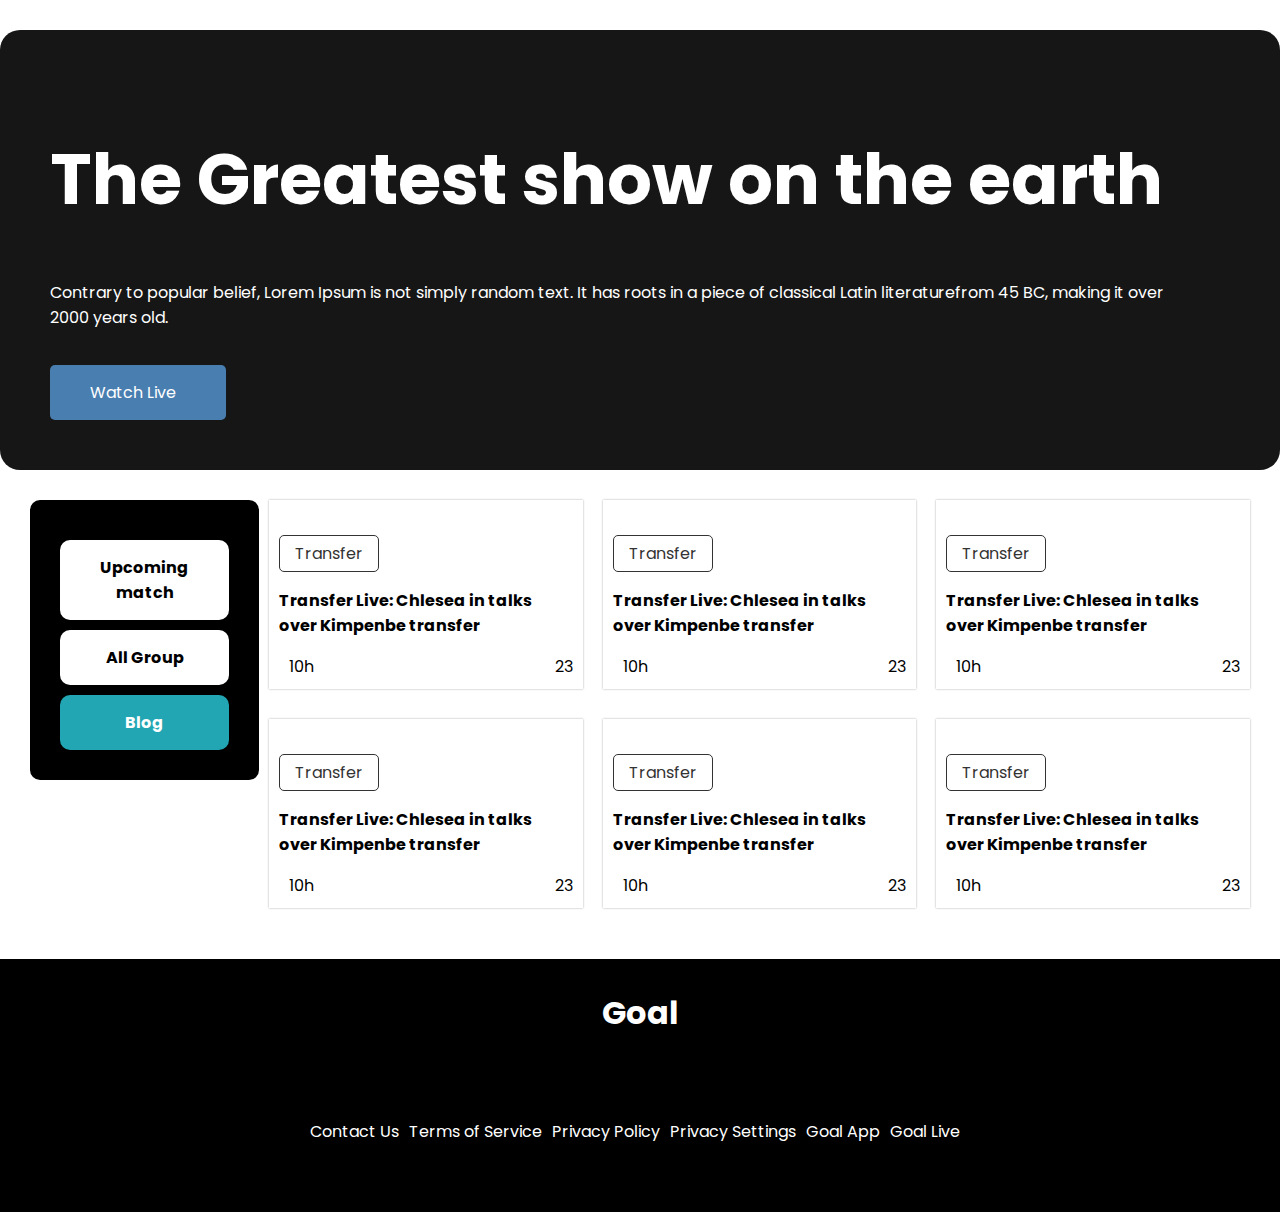
==== index.html @ f8d676ce "cleaning code" ====
<!DOCTYPE html>
<html lang="en">
<head>
    <meta charset="UTF-8">
    <meta http-equiv="X-UA-Compatible" content="IE=edge">
    <meta name="viewport" content="width=device-width, initial-scale=1.0">
    <title>Upcoming Worldcup</title>
    <!-- link for font awesome -->
    <link rel="stylesheet" href="https://cdnjs.cloudflare.com/ajax/libs/font-awesome/6.1.1/css/all.min.css" integrity="sha512-KfkfwYDsLkIlwQp6LFnl8zNdLGxu9YAA1QvwINks4PhcElQSvqcyVLLD9aMhXd13uQjoXtEKNosOWaZqXgel0g==" crossorigin="anonymous" referrerpolicy="no-referrer" />
    <!-- main style sheet -->
    <link rel="stylesheet" href="css/style.css">
    <!-- responsive style sheet -->
    <link rel="stylesheet" href="css/responsive.css">
</head>
<body>
    <!-------------- header section starts from here------------------ -->
    <header>
        <div class="header container">
            <div class="greatest-section ">
                <div class="great-show">
                    <h1>The Greatest show on the earth</h1>
                    <p>Contrary to popular belief, Lorem Ipsum is not simply random text. It has roots in a piece of classical Latin literaturefrom 45 BC, making it over 2000 years old.</p>
                    <div class="watchlive-btn">
                        <a href="#">Watch Live <i class="fa-solid fa-arrow-right-long"></i></a>
                    </div>
                </div>
                <div class="player-img">
                    <img src="/images/Banner Image.png" alt="">
                </div>
            </div>
        </div>
    </header>
<!-------------------- header section ends here ------------------------>

<!--------------------- main section starts from here --------------------->
    <main>
        <!--------------------- blogs section starts from here --------------------->
        <section class="all-blogs">
            <div class="main-blogs">
                <div class="side-bar">
                    <div class="side-bar-menu">
                        <a href="#">Upcoming match</a>
                        <a href="#">All Group </a>
                        <a href="#" id="blog-btn">Blog</a>
                    </div>
                </div>
                <div class="blogs">
                    <div class="blog">
                        <div class="blog-img">
                            <img src="/images/Blog Image.png" alt="">
                        </div>
                        <a class="transfer-btn" href="#">Transfer</a>
                        <p class="blog-title">Transfer Live: Chlesea in talks over Kimpenbe transfer</p>
                        <div class="time">
                            <div class="main-time">
                                <i class="fa-solid fa-clock"></i>
                                <span class="hour">10h</span>
                            </div>
                            <div class="comment">
                                <i class="fa-solid fa-message"></i>
                                <span class="comment">23</span>
                            </div>
                        </div>
                    </div>
                    <div class="blog">
                        <div class="blog-img">
                            <img src="/images/Blog Image.png" alt="">
                        </div>
                        <a class="transfer-btn" href="#">Transfer</a>
                        <p class="blog-title">Transfer Live: Chlesea in talks over Kimpenbe transfer</p>
                        <div class="time">
                            <div class="main-time">
                                <i class="fa-solid fa-clock"></i>
                                <span class="hour">10h</span>
                            </div>
                            <div class="comment">
                                <i class="fa-solid fa-message"></i>
                                <span class="comment">23</span>
                            </div>
                        </div>
                    </div>
                    <div class="blog">
                        <div class="blog-img">
                            <img src="/images/Blog Image.png" alt="">
                        </div>
                        <a class="transfer-btn" href="#">Transfer</a>
                        <p class="blog-title">Transfer Live: Chlesea in talks over Kimpenbe transfer</p>
                        <div class="time">
                            <div class="main-time">
                                <i class="fa-solid fa-clock"></i>
                                <span class="hour">10h</span>
                            </div>
                            <div class="comment">
                                <i class="fa-solid fa-message"></i>
                                <span class="comment">23</span>
                            </div>
                        </div>
                    </div>
                    <div class="blog">
                        <div class="blog-img">
                            <img src="/images/Blog Image.png" alt="">
                        </div>
                        <a class="transfer-btn" href="#">Transfer</a>
                        <p class="blog-title">Transfer Live: Chlesea in talks over Kimpenbe transfer</p>
                        <div class="time">
                            <div class="main-time">
                                <i class="fa-solid fa-clock"></i>
                                <span class="hour">10h</span>
                            </div>
                            <div class="comment">
                                <i class="fa-solid fa-message"></i>
                                <span class="comment">23</span>
                            </div>
                        </div>
                    </div>
                    <div class="blog">
                        <div class="blog-img">
                            <img src="/images/Blog Image.png" alt="">
                        </div>
                        <a class="transfer-btn" href="#">Transfer</a>
                        <p class="blog-title">Transfer Live: Chlesea in talks over Kimpenbe transfer</p>
                        <div class="time">
                            <div class="main-time">
                                <i class="fa-solid fa-clock"></i>
                                <span class="hour">10h</span>
                            </div>
                            <div class="comment">
                                <i class="fa-solid fa-message"></i>
                                <span class="comment">23</span>
                            </div>
                        </div>
                    </div>
                    <div class="blog">
                        <div class="blog-img">
                            <img src="/images/Blog Image.png" alt="">
                        </div>
                        <a class="transfer-btn" href="#">Transfer</a>
                        <p class="blog-title">Transfer Live: Chlesea in talks over Kimpenbe transfer</p>
                        <div class="time">
                            <div class="main-time">
                                <i class="fa-solid fa-clock"></i>
                                <span class="hour">10h</span>
                            </div>
                            <div class="comment">
                                <i class="fa-solid fa-message"></i>
                                <span class="comment">23</span>
                            </div>
                        </div>
                    </div>
                </div>
            </div>
            <div class="view-all-btn">
                <a href="#">View All</a>
            </div>
        </section>
         <!--------------------- blogs section ends here --------------------->
    </main>
     <!--------------------- main section ends here --------------------->

     <!--------------------- footer section starts from here --------------------->
    <footer>
        <div class="footer-text">
            <h1>Goal</h1>
        </div>
        <div class="footer-menu">
            <a href="#">Contact Us</a>
            <a href="#">Terms of Service</a>
            <a href="#">Privacy Policy</a>
            <a href="#">Privacy Settings </a>
            <a href="#">Goal App </a>
            <a href="#">Goal Live</a>
        </div>
        <div class="footer-social">
            <a href="#"><i class="fa-brands fa-facebook"></i></a>
            <a href="#"><i class="fa-brands fa-twitter"></i></a>
            <a href="#"><i class="fa-brands fa-instagram"></i></a>
        </div>
    </footer>
  <!--------------------- footer section ends here --------------------->
</body>
</html>
---- css/style.css ----
/* --------------------------------------------------
    google fonts
----------------------------------------------------*/
@import url('https://fonts.googleapis.com/css2?family=Poppins:wght@400;500;700&display=swap');


/* --------------------------------------------------
    common style
----------------------------------------------------*/
body{
    margin: 0;
    padding: 0;
    font-family: 'Poppins', sans-serif;
}
.container{
    width: 1300px;
    display: flex;
    justify-content: center;
}

/* --------------------------------------------------
header section
----------------------------------------------------*/
header{
    display: flex;
    justify-content: center;
    margin-top: 30px;
}
.header{
    background-color: #161616;
    border-radius: 20px;
}
.header h1{
    color: #fff;
    font-size: 70px;
    
}
.header p{
    color: #fff;
    font-size: 16px;
}
.greatest-section{
    display: flex;
    align-items: center;
    justify-content: center;
    padding: 50px;
}
.player-img {
    padding: 30px;
}
.watchlive-btn{
    margin-top: 35px;

}
.watchlive-btn a{
    text-decoration: none;
    color: #fff;
    font-size: 16px;
    background-color: #487eb0;
    padding: 15px 40px;
    border-radius: 5px;
    display: inline-block;
}
.watchlive-btn i{
    margin-left: 10px;
}
.watchlive-btn a:hover{
    transform: scale(1.2);
    transition: all linear .4s;
}


/*================================= 
        sidebar/blogs section
========================== =====*/

.all-blogs{
    padding: 30px;
}
.main-blogs{
    display: flex;
}
.side-bar-menu{
    background-color: #000;
    padding: 30px;
    margin-right: 10px;
    border-radius: 10px;
}
.side-bar-menu a{
    display: block;
    text-align: center;
    text-decoration: none;
    padding: 15px 40px;
    background-color: #fff;
    border-radius: 10px;
    border: none;
    margin-top: 10px;
    color: #000;
    font-weight: bold;
}
#blog-btn{
    background-color: #22a6b3;
    color: #fff;
}
.blogs{
    display: grid;
    grid-template-columns: repeat(3 ,1fr);
    grid-column-gap: 20px;
    grid-row-gap: 30px;
}
.blog{
    box-shadow: 0px 0px 2px #aaaaaa;
    padding: 10px;
}

.blog-img img{
    width: 100%;
}
.transfer-btn{
    border: 1px solid #333;
    text-decoration: none;
    color: #333;
    padding: 5px 15px;
    display: inline-block;
    border-radius: 5px;
}
.blog-title{
    font-weight: bold;
    font-size: 16px;
}
.time{
    display: flex;
    justify-content: space-between;
}

.hour{
    margin-left: 10px;
}
.comment{
    margin-left: 10px;
}

.view-all-btn{
    text-align: center;
    display: none;
}
.view-all-btn a{
    text-decoration: none;
    color: #fff;
    font-size: 16px;
    background-color: #487eb0;
    padding: 15px 40px;
    border-radius: 5px;
    display: inline-block;
    text-align: center;
}


/*===============================
 footer section
 ============================= */

footer{
    background: #000;

}
.footer-text h1{
    text-align: center;
    color: #fff;
    padding: 30px 0px;
}
.footer-menu {
    display: flex;
    justify-content: center;
    padding: 30px 0px ;

}
.footer-menu a{
    text-decoration: none;
    color: #fff;
    margin-right: 10px;
}
.footer-social{
    display: flex;
    justify-content: center;
}
.footer-social i{
    color: #fff;
    font-size: 25px;
    margin-left: 10px;
}
---- css/responsive.css ----
/* --------------------------------------------------
    responsive for tablet 
----------------------------------------------------*/
@media only screen and (max-width: 992px) {
    .container{
        width: 100%;
    }
    /*===============================
     header section
     ==============================  */
    .header h1{
       font-size: 40px;
        
    }
/* ---------==================
        blog section 
===================------------*/
.main-blogs {
    flex-direction: column;
}
.side-bar {
    padding: 20px 0px;
}
.side-bar-menu {
    text-align: center;
    background-color: #fff;
}
.side-bar-menu a {
    display:inline-block;
    box-shadow: 0px 0px 3px #aaaaaa;
    margin-left: 20px;
}

.blogs {
    grid-template-columns: repeat(2 ,1fr);
}
.view-all-btn{
    margin-top: 10px;
    display: block;
}

}
  /*=================================================== 
                    moble device 
  ====================================================*/
  @media only screen and (max-width: 688px) {
    .container{
        width: 100%;
    }
    /* ===========================
    header section
    =========================== */
    .header h1{
        font-size: 22px;
        text-align: center;
         
    }
    .great-show p{
        font-size: 14px;
        padding: 0px 15px;
    }
    .greatest-section{
        flex-direction: column;
        padding: 20px;
        padding: 0px;
    }
    .player-img {
        padding: 0px;
    }
    .watchlive-btn {
        margin: 20px 0px;
    }
    /*========================================
                 blogs section
     ======================================= */
    .side-bar-menu a {
        display: block;
    }
    .blogs {
        grid-template-columns: repeat(1 ,1fr);
    }
    /* footer */
    .footer-text h1{
        padding-bottom: 0px;
    }
    .footer-menu{
        flex-direction: column;
        align-items: center;
    }
    .footer-menu a {
        padding: 10px 0px;
    }
    .footer-social{
        padding: 10px 0px;
    }
  }
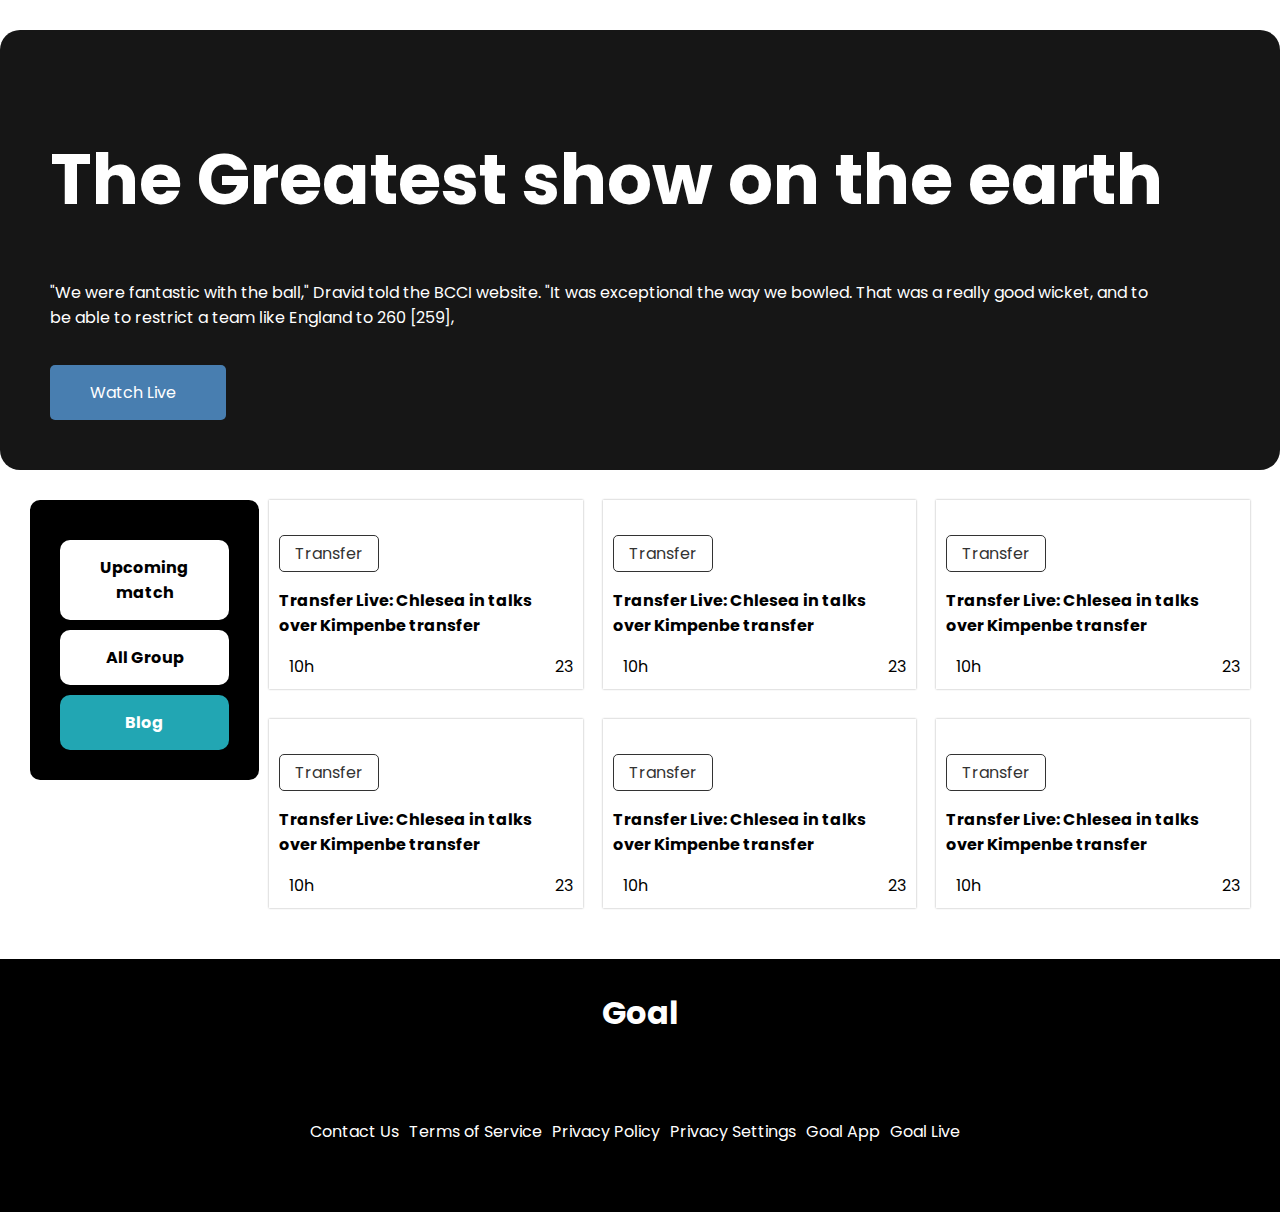
==== commit ce1ff678: "final changes" ====
--- a/index.html
+++ b/index.html
@@ -4,12 +4,12 @@
     <meta charset="UTF-8">
     <meta http-equiv="X-UA-Compatible" content="IE=edge">
     <meta name="viewport" content="width=device-width, initial-scale=1.0">
-    <title>Upcoming Worldcup</title>
-    <!-- link for font awesome -->
+    <title>Upcoming Worldcup fixers</title>
+    <!----------- link for font awesome------------- -->
     <link rel="stylesheet" href="https://cdnjs.cloudflare.com/ajax/libs/font-awesome/6.1.1/css/all.min.css" integrity="sha512-KfkfwYDsLkIlwQp6LFnl8zNdLGxu9YAA1QvwINks4PhcElQSvqcyVLLD9aMhXd13uQjoXtEKNosOWaZqXgel0g==" crossorigin="anonymous" referrerpolicy="no-referrer" />
-    <!-- main style sheet -->
+    <!-- -----------main style sheet-------------- -->
     <link rel="stylesheet" href="css/style.css">
-    <!-- responsive style sheet -->
+    <!-- -----------responsive style sheet----------- -->
     <link rel="stylesheet" href="css/responsive.css">
 </head>
 <body>
@@ -19,7 +19,7 @@
             <div class="greatest-section ">
                 <div class="great-show">
                     <h1>The Greatest show on the earth</h1>
-                    <p>Contrary to popular belief, Lorem Ipsum is not simply random text. It has roots in a piece of classical Latin literaturefrom 45 BC, making it over 2000 years old.</p>
+                    <p>"We were fantastic with the ball," Dravid told the BCCI website. "It was exceptional the way we bowled. That was a really good wicket, and to be able to restrict a team like England to 260 [259],</p>
                     <div class="watchlive-btn">
                         <a href="#">Watch Live <i class="fa-solid fa-arrow-right-long"></i></a>
                     </div>
@@ -39,7 +39,7 @@
             <div class="main-blogs">
                 <div class="side-bar">
                     <div class="side-bar-menu">
-                        <a href="#">Upcoming match</a>
+                        <a href="upcoming-match.html">Upcoming match</a>
                         <a href="#">All Group </a>
                         <a href="#" id="blog-btn">Blog</a>
                     </div>
@@ -171,9 +171,9 @@
             <a href="#">Goal Live</a>
         </div>
         <div class="footer-social">
-            <a href="#"><i class="fa-brands fa-facebook"></i></a>
-            <a href="#"><i class="fa-brands fa-twitter"></i></a>
-            <a href="#"><i class="fa-brands fa-instagram"></i></a>
+            <a href="https://www.facebook.com/" target="_blank"><i class="fa-brands fa-facebook"></i></a>
+            <a href="https://twitter.com/?lang=en" target="_blank"><i class="fa-brands fa-twitter"></i></a>
+            <a href="https://www.instagram.com/" target="_blank"><i class="fa-brands fa-instagram"></i></a>
         </div>
     </footer>
   <!--------------------- footer section ends here --------------------->
